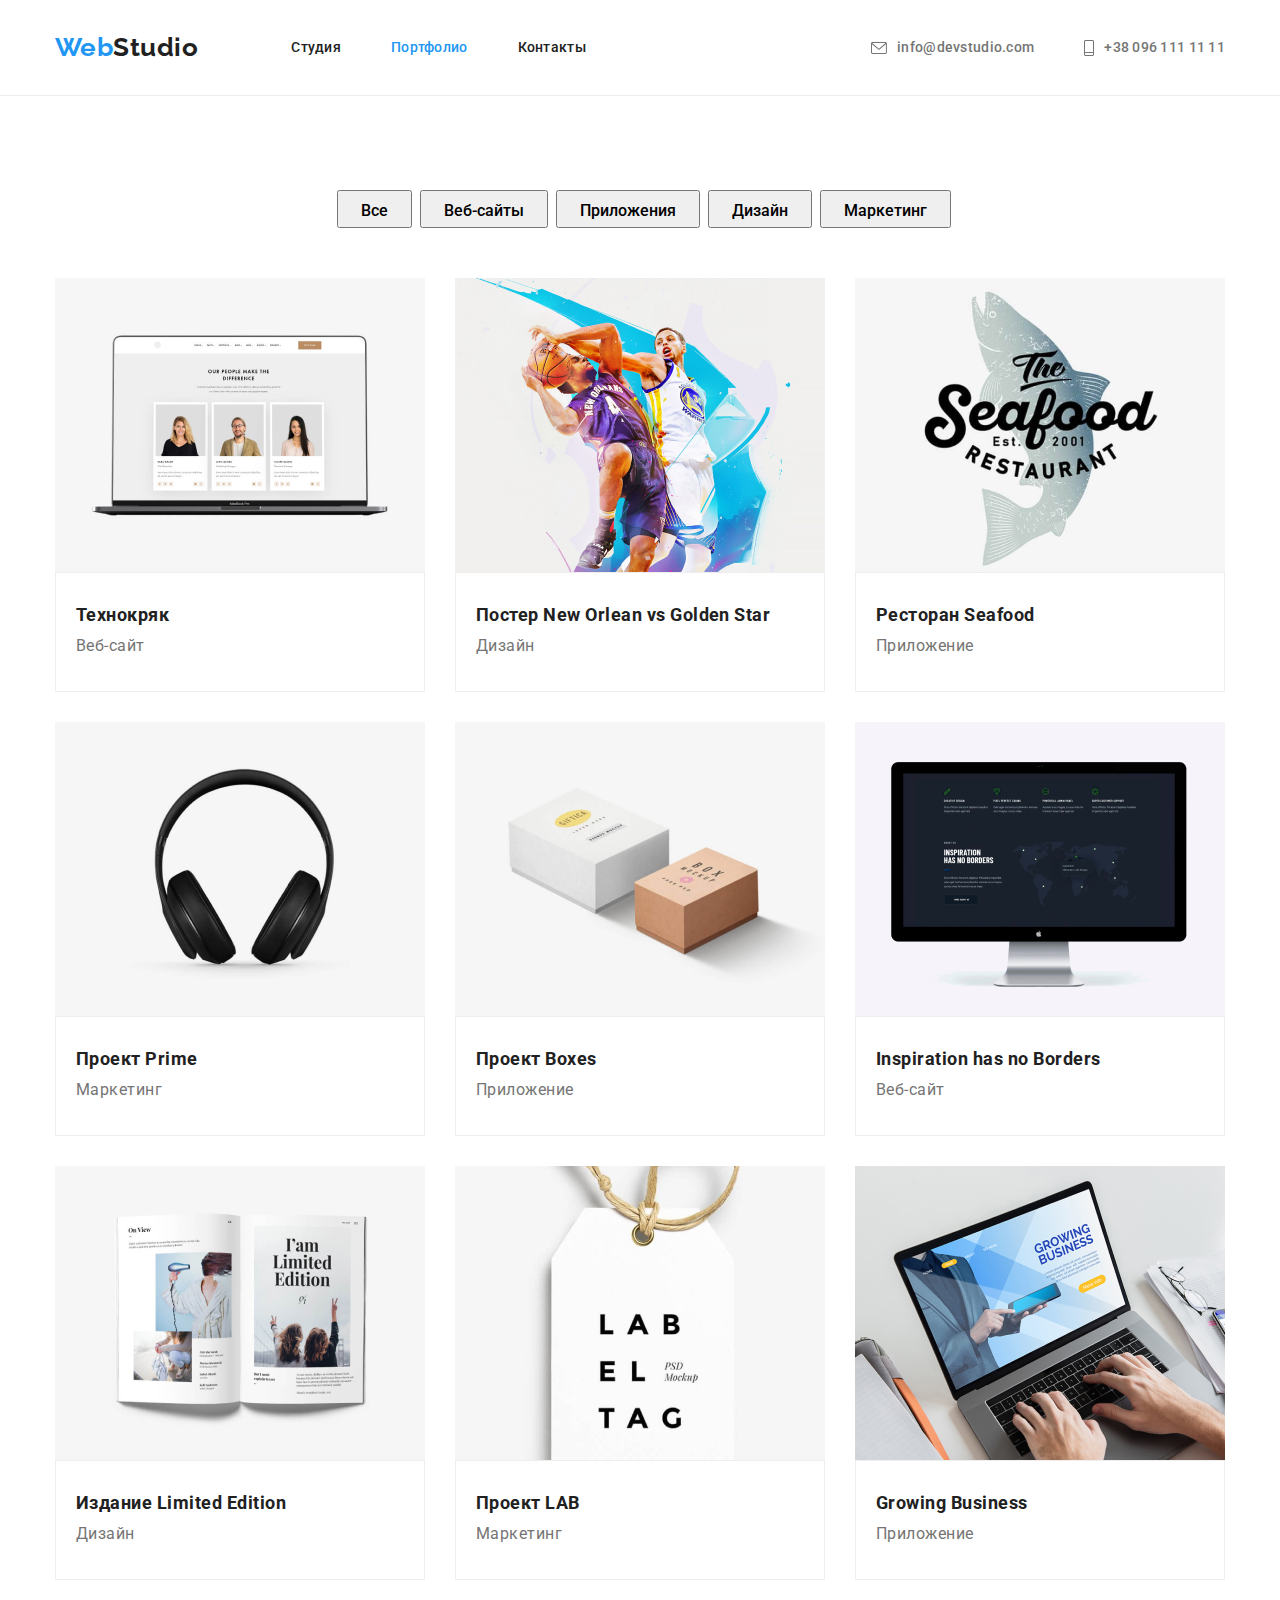
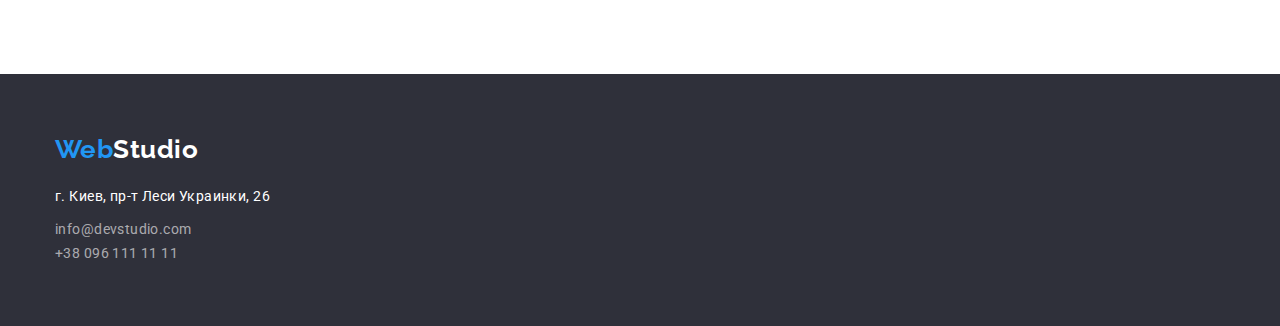
==== portfolio.html @ a5c93785 "начало положено" ====
<!DOCTYPE html>
<html lang="ru">
  <head>
    <meta charset="UTF-8" />
    <meta name="viewport" content="width=device-width, initial-scale=1.0" />
    <title>Document</title>
    <link rel="preconnect" href="https://fonts.gstatic.com" />
    <link
      href="https://fonts.googleapis.com/css2?family=Raleway:wght@700&family=Roboto:wght@400;500;700;900&display=swap"
      rel="stylesheet"
    />
    <link rel="stylesheet" href="https://cdnjs.cloudflare.com/ajax/libs/modern-normalize/1.0.0/modern-normalize.css" />
    <link rel="stylesheet" href="./css/styles.css" />
  </head>
  <body>
    <!-- шапка -->
    <header class="header header-nav">
      <div class="container">
        <nav class="container-nav">
          <a href class="logo"> <span class="logo-accent">Web</span>Studio</a>

          <ul class="site-nav">
            <li class="link-nav"><a href="./index.html" class="link">Студия</a></li>
            <li class="link-nav"><a href="./portfolio.html" class="link current">Портфолио</a></li>
            <li class="link-nav"><a href="" class="link">Контакты</a></li>
          </ul>
        </nav>

        <ul class="auth-nav">
          <li class="link-auth">
            <svg class="icon-mail">
              <use href="./svg/sprait.svg#icon-mail"></use>
            </svg>
            <a class="auth-nav-link" href="mailto:info@devstudio.com"> info@devstudio.com </a>
          </li>
          <li class="link-auth">
            <svg class="icon-phone">
              <use href="./svg/sprait.svg#icon-phone"></use>
            </svg>
            <a class="auth-nav-link" href="tel:+380961111111"> +38 096 111 11 11 </a>
          </li>
        </ul>
      </div>
    </header>
    <!-- заголовок -->
    <main>
      <!-- h1 в данном случае вымышлен -->
      <!-- <h1>Портфолио</h1> -->
      <!-- Кнопки -->
      <div class="container">
        <ul class="list-button">
          <li class="item-button">
            <button class="button-main" type="button">Все</button>
          </li>
          <li class="item-button">
            <button class="button-main" type="button">Веб-сайты</button>
          </li>
          <li class="item-button">
            <button class="button-main" type="button">Приложения</button>
          </li>
          <li class="item-button">
            <button class="button-main" type="button">Дизайн</button>
          </li>
          <li class="item-button">
            <button class="button-main" type="button">Маркетинг</button>
          </li>
        </ul>
      </div>
      <!-- Наши работы -->
      <section class="section">
        <div class="container">
          <ul class="list-work">
            <li class="item-work">
              <img src="./images/tehnokriak.jpg" alt="Технокряк" width="370" />
              <div class="section-desk">
                <h3 class="section-title">Технокряк</h3>
                <p class="desk">Веб-сайт</p>
              </div>
            </li>
            <li class="item-work">
              <img src="./images/posterNewOrleanvsGoldenStar.jpg" alt="New Orlean vs Golden Star" width="370" />
              <div class="section-desk">
                <h3 class="section-title">Постер New Orlean vs Golden Star</h3>
                <p class="desk">Дизайн</p>
              </div>
            </li>
            <li class="item-work">
              <img src="./images/restoranSeafood.jpg" alt="Ресторан Seafood" width="370" />
              <div class="section-desk">
                <h3 class="section-title">Ресторан Seafood</h3>
                <p class="desk">Приложение</p>
              </div>
            </li>
            <li class="item-work">
              <img src="./images/proektPrime.jpg" alt="Проект Prime" width="370" />
              <div class="section-desk">
                <h3 class="section-title">Проект Prime</h3>
                <p class="desk">Маркетинг</p>
              </div>
            </li>
            <li class="item-work">
              <img src="./images/proektBoxes.jpg" alt="Проект Boxes" width="370" />
              <div class="section-desk">
                <h3 class="section-title">Проект Boxes</h3>
                <p class="desk">Приложение</p>
              </div>
            </li>
            <li class="item-work">
              <img src="./images/inspirationhasnoBorders.jpg" alt="Inspiration has no Borders" width="370" />
              <div class="section-desk">
                <h3 class="section-title">Inspiration has no Borders</h3>
                <p class="desk">Веб-сайт</p>
              </div>
            </li>
            <li class="item-work">
              <img src="./images/izdanieLimitedEdition.jpg" alt="Издание Limited Edition" width="370" />
              <div class="section-desk">
                <h3 class="section-title">Издание Limited Edition</h3>
                <p class="desk">Дизайн</p>
              </div>
            </li>
            <li class="item-work">
              <img src="./images/proektLAB.jpg" alt="Проект LAB" width="370" />
              <div class="section-desk">
                <h3 class="section-title">Проект LAB</h3>
                <p class="desk">Маркетинг</p>
              </div>
            </li>
            <li class="item-work">
              <img src="./images/growingBusiness.jpg" alt="Growing Business" width="370" />
              <div class="section-desk">
                <h3 class="section-title">Growing Business</h3>
                <p class="desk">Приложение</p>
              </div>
            </li>
          </ul>
        </div>
      </section>
    </main>
    <!-- подвал -->
    <footer class="footer">
      <div class="container">
        <a href class="logo"> <span class="logo-accent">Web</span><span class="footer-span">Studio</span> </a>
        <address>
          <p class="footer-adress">г. Киев, пр-т Леси Украинки, 26</p>
          <a href="mailto:info@devstudio.com" class="footer-link"> info@devstudio.com </a>
          <br />
          <a href="tel:+380961111111" class="footer-tel">+38 096 111 11 11</a>
        </address>
      </div>
    </footer>
  </body>
</html>
---- css/styles.css ----
/* цвет акцент                 #2196F3 */
/* основной цвет заголовков    #212121 */
/* цвет текста                 #757575*/
/* основной цвет фона          #FFFFFF */
/* цвет фона нашей команды     #F5F4FA */

.container {
  width: 1200px;
  padding: 0px 15px;
  margin: 0 auto;
}

*/ img {
  display: block;
  max-width: 100%;
  height: auto;
}

h1,
h2,
h3,
h4,
h5,
h6,
p {
  margin: 0px;
}

ul,
ol {
  margin: 0px;
  padding: 0px;
}

img {
  display: block;
}

:root {
  --title-text-color: #757575;
  --primary-text-color: #212121;
  --accent-text-color: #2196f3;
  --primary-bg-color: #ffffff;
}

body {
  color: var(--title-text-color);
  background-color: var(--primary-bg-color);
  font-family: Roboto, sans-serif;
  letter-spacing: 0.03em;
}

/* ===================Header================== */

.header .container {
  display: flex;
  align-items: center;
  padding-bottom: 32px;
  padding-top: 32px;
}

.container-nav {
  display: flex;
  align-items: center;
}

.container-nav .logo {
  margin-right: 93px;
}

.site-nav {
  display: flex;
}

.site-nav .link-nav {
  margin-right: 50px;
}

.auth-nav {
  display: flex;
  margin-left: auto;
}

.link-auth {
  margin-left: 50px;
  display: flex;
  align-items: center;
}

header {
  border-bottom: 1px solid #ececec;
}

.logo {
  text-decoration: none;
  color: var(--primary-text-color);
  font-family: Raleway, sans-serif;
  font-size: 26px;
  line-height: 1.2;
  font-weight: bold;
}

.logo-accent {
  color: var(--accent-text-color);
  font-family: Raleway, sans-serif;
}

ul {
  list-style: none;
}

.site-nav .link {
  text-decoration: none;
  color: var(--primary-text-color);
  font-weight: 500;
  font-size: 14px;
  line-height: 1.14;
  letter-spacing: 0.02em;
}

.site-nav .link.current {
  color: var(--accent-text-color);
  text-decoration: none;
}

.auth-nav a {
  text-decoration: none;
  color: var(--title-text-color);
  font-weight: 500;
  font-size: 14px;
  line-height: 1.14;
  letter-spacing: 0.02em;
}

.site-nav .link:hover,
.site-nav .link:focus {
  color: var(--accent-text-color);
}

.auth-nav-link:focus,
.auth-nav-link:hover {
  color: var(--accent-text-color);
}

.icon-mail {
  width: 16px;
  height: 12px;
  fill: #757575;
  margin-right: 10px;
  cursor: pointer;
}

.icon-phone {
  width: 10px;
  height: 16px;
  fill: #757575;
  margin-right: 10px;
  cursor: pointer;
}

.link-auth:hover .icon-phone {
  fill: var(--accent-text-color);
}

.link-auth:hover .icon-mail {
  fill: var(--accent-text-color);
}

.team {
  padding-top: 94px;
  padding-bottom: 94px;
  background-color: #f5f4fa;
  max-width: 1600px;
  margin: 0 auto;
}

/* ================   END Header   ============== */

/* ==================   ТЕЛО   =============== */

.hero .hero-link {
  color: var(--primary-bg-color);
  font-weight: 900;
  font-size: 44px;
  line-height: 1.36;
  text-align: center;
  letter-spacing: 0.06em;
  text-transform: uppercase;
}

.hero {
  background-color: #2f303a;
  background-image: linear-gradient(rgba(47, 48, 58, 0.4), rgba(47, 48, 58, 0.4)), url(../images/hero.jpg);
  background-repeat: no-repeat;
  background-size: cover;
}

/*========================== кнопка ====================*/

.hero .hero-btn {
  color: var(--primary-bg-color);
  background-color: var(--accent-text-color);
  cursor: pointer;
  display: block;
  margin: auto;
  /* box-shadow: 0px 4px 4px rgba(0, 0, 0, 0.15); */
  border-radius: 4px;
  padding: 10px 32px;
  min-width: 200px;
  text-align: center;
}

/* ================   Studia   =================== */

.container .about {
  margin-top: 94px;
}

.text {
  line-height: 1.71;
  font-family: Roboto;
  font-style: normal;
  font-weight: normal;
  font-size: 14px;
  line-height: 1.71;
  letter-spacing: 0.03em;
}

.hero {
  padding-top: 200px;
  padding-bottom: 200px;
  max-width: 1600px;
  margin: auto;
}

.hero-link {
  margin-bottom: 30px;
}

.container .section-link {
  padding-bottom: 50px;
}

.list-img {
  margin-bottom: 94px;
}

.about {
  display: flex;
  justify-content: space-evenly;
  /* padding: ; */
}

.about {
  margin-left: -30px;
  margin-bottom: 94px;
}

.item {
  margin-left: 30px;
  width: 270px;
}

.item .section-title {
  padding-left: 0px;
  width: 270px;
}

.list-img {
  display: flex;
  margin-left: -30px;
  padding-left: 0px;
}

.list-name {
  display: flex;
  margin-bottom: 94px;
}

.item-img {
  margin-left: 30px;
  width: 370px;
  justify-content: space-between;
}

.item-name {
  margin-left: 30px;
  /* width: 270px; */
  padding-left: 0px;
  flex-basis: calc(100% / 4 - 30px);
}

.list-name {
  padding: 0px;
  margin-left: -30px;
}

.section-name {
  padding-top: 30px;
  padding-bottom: 10px;
}

.section-job {
  padding-bottom: 16px;
}
.item-icon {
  width: 20px;
  height: 20px;
}
.item-card:hover,
.item-card:focus {
  background-color: var(--accent-text-color);
}
.item-icon:hover {
  fill: #fff;
}
.card-list {
  display: flex;
  justify-content: space-between;
}
.item-card:hover .item-icon {
  fill: #fff;
}
.item-card {
  width: 44px;
  height: 44px;
  background-color: #fff;
  border-radius: 50%;
  display: flex;
  justify-content: center;
  align-items: center;
}
.card {
  padding-top: 30px;
  padding-left: 32px;
  padding-right: 32px;
}

.client-logo .item-logo-link {
  width: 170px;
  height: 90px;
  border: 1px solid #afb1b8;
  box-sizing: border-box;
  border-radius: 4px;
  cursor: pointer;
}
/* .client-logo .item-logo-link {
  width: 170px;
  height: 90px;
  border: 1px solid #afb1b8;
  box-sizing: border-box;
  border-radius: 4px;
  cursor: pointer;
} */
.client-logo .item-link:hover,
.client-logo .item-link:focus {
  --color1: #2196f3;
  border: 1px solid #2196f3;
}
.client-logo .item-logo-link:not(:last-child) {
  margin-right: 30px;
}
.logo-icons {
  display: inline-block;
  width: 100%;
  height: 100%;
  padding: 20px;
}
.section-logo {
  padding-top: 94px;
}
.client-logo {
  display: flex;
  justify-content: space-between;
}
.section-title-primary {
  font-family: Roboto;
  font-style: normal;
  font-weight: bold;
  font-size: 36px;
  line-height: 1.17;
  text-align: center;
  letter-spacing: 0.03em;
  color: #212121;
}
/* ================   END Studia   ===================== */
/* ================   Portfolio   =============== */
.header-nav {
  margin-bottom: 94px;
}

.list-button {
  display: flex;
  justify-content: center;
  margin-bottom: 50px;
}

.list-work {
  display: flex;
  flex-wrap: wrap;
  margin-left: -30px;
  margin-top: -30px;
}

.item-work {
  width: 370px;
  margin-left: 30px;
  margin-top: 30px;
  /* box-shadow: 0px 1px 1px rgba(0, 0, 0, 0.12), 0px 4px 4px rgba(0, 0, 0, 0.06), 1px 4px 6px rgba(0, 0, 0, 0.16); */
}
.item-work:hover,
.item-work:focus {
  box-shadow: 0px 1px 1px rgba(0, 0, 0, 0.12), 0px 4px 4px rgba(0, 0, 0, 0.06), 1px 4px 6px rgba(0, 0, 0, 0.16);
  cursor: pointer;
}
.item-button {
  margin-left: 8px;
  display: block;
  border-radius: 4px;
  text-align: center;
}

.item-button .button-main {
  cursor: pointer;
}

.button-main {
  height: 38px;
  margin: auto;
  padding: 6px 22px;

  font-family: Roboto;
  font-style: normal;
  font-weight: 500;
  font-size: 16px;
  line-height: 1.62;
  text-align: center;
}

.container .list-work {
  margin-bottom: 94px;
}

.section-desk {
  padding: 24px 20px;
  border: 1px solid #eeeeee;
  box-sizing: border-box;
}

.section-title {
  color: var(--primary-text-color);
  font-weight: 700;
  font-size: 18px;
  line-height: 2;
  width: 322px;
  height: 36px;
  margin-bottom: 0px;
}

/* ================   END Portfolio   ========== */

.desk {
  margin-top: 4px;
  width: 322px;
  height: 30px;
}

.section-link {
  color: var(--primary-text-color);
  font-weight: bold;
  font-size: 36px;
  line-height: 1.17;
  text-align: center;
}

.section-name {
  color: var(--primary-text-color);
  font-weight: 500;
  font-size: 16px;
  line-height: 1.2;
  text-align: center;
}

.section-job {
  font-size: 16px;
  line-height: 1.2;
  text-align: center;
}

.section-title .text {
  color: var(--title-text-color);
  font-size: 14px;
  line-height: 1.71;
}

/* =====================Footer ============================*/

.footer {
  background-color: #2f303a;
  padding-top: 60px;
  padding-bottom: 60px;
  max-width: 1600px;
  margin: auto;
  display: flex;
}

.footer .footer-adress {
  color: var(--primary-bg-color);
  font-family: Roboto;
  font-style: normal;
  font-weight: normal;
  font-size: 14px;
  line-height: 1.71;
  letter-spacing: 0.03em;
}

.footer .footer-link {
  color: rgba(255, 255, 255, 0.6);
  text-decoration: none;
  font-family: Roboto;
  font-style: normal;
  font-weight: normal;
  font-size: 14px;
  line-height: 1.71;
  letter-spacing: 0.03em;
  margin-bottom: 9px;
}

.footer-tel {
  color: rgba(255, 255, 255, 0.6);
  text-decoration: none;
  font-family: Roboto;
  font-style: normal;
  font-weight: normal;
  font-size: 14px;
  line-height: 1.71;
  letter-spacing: 0.03em;
  margin-bottom: 9px;
}

.footer .footer-span {
  color: #ffffff;
}

button:hover,
button:focus {
  color: var(--primary-bg-color);
  background-color: var(--accent-text-color);
}

.footer .container {
  padding: 0px 15px;
}

address {
  margin-top: 20px;
}

.footer-adress {
  margin-bottom: 9px;
}

.footer-icon {
  width: 20px;
  height: 20px;
}
.footer-card:hover,
.footer-card:focus {
  background-color: var(--accent-text-color);
}
.footer-icon:hover {
  fill: #fff;
}
.footer-list {
  display: flex;
  justify-content: space-between;
}
.footer-card:hover .footer-icon {
  fill: #fff;
}
.footer-card {
  width: 44px;
  height: 44px;
  background-color: #fff;
  border-radius: 50%;
  display: flex;
  justify-content: center;
  align-items: center;
  position: absolute;
  background: rgba(255, 255, 255, 0.1);
}

.footer-container {
  width: 206px;
  height: 80px;
  justify-content: left;
}
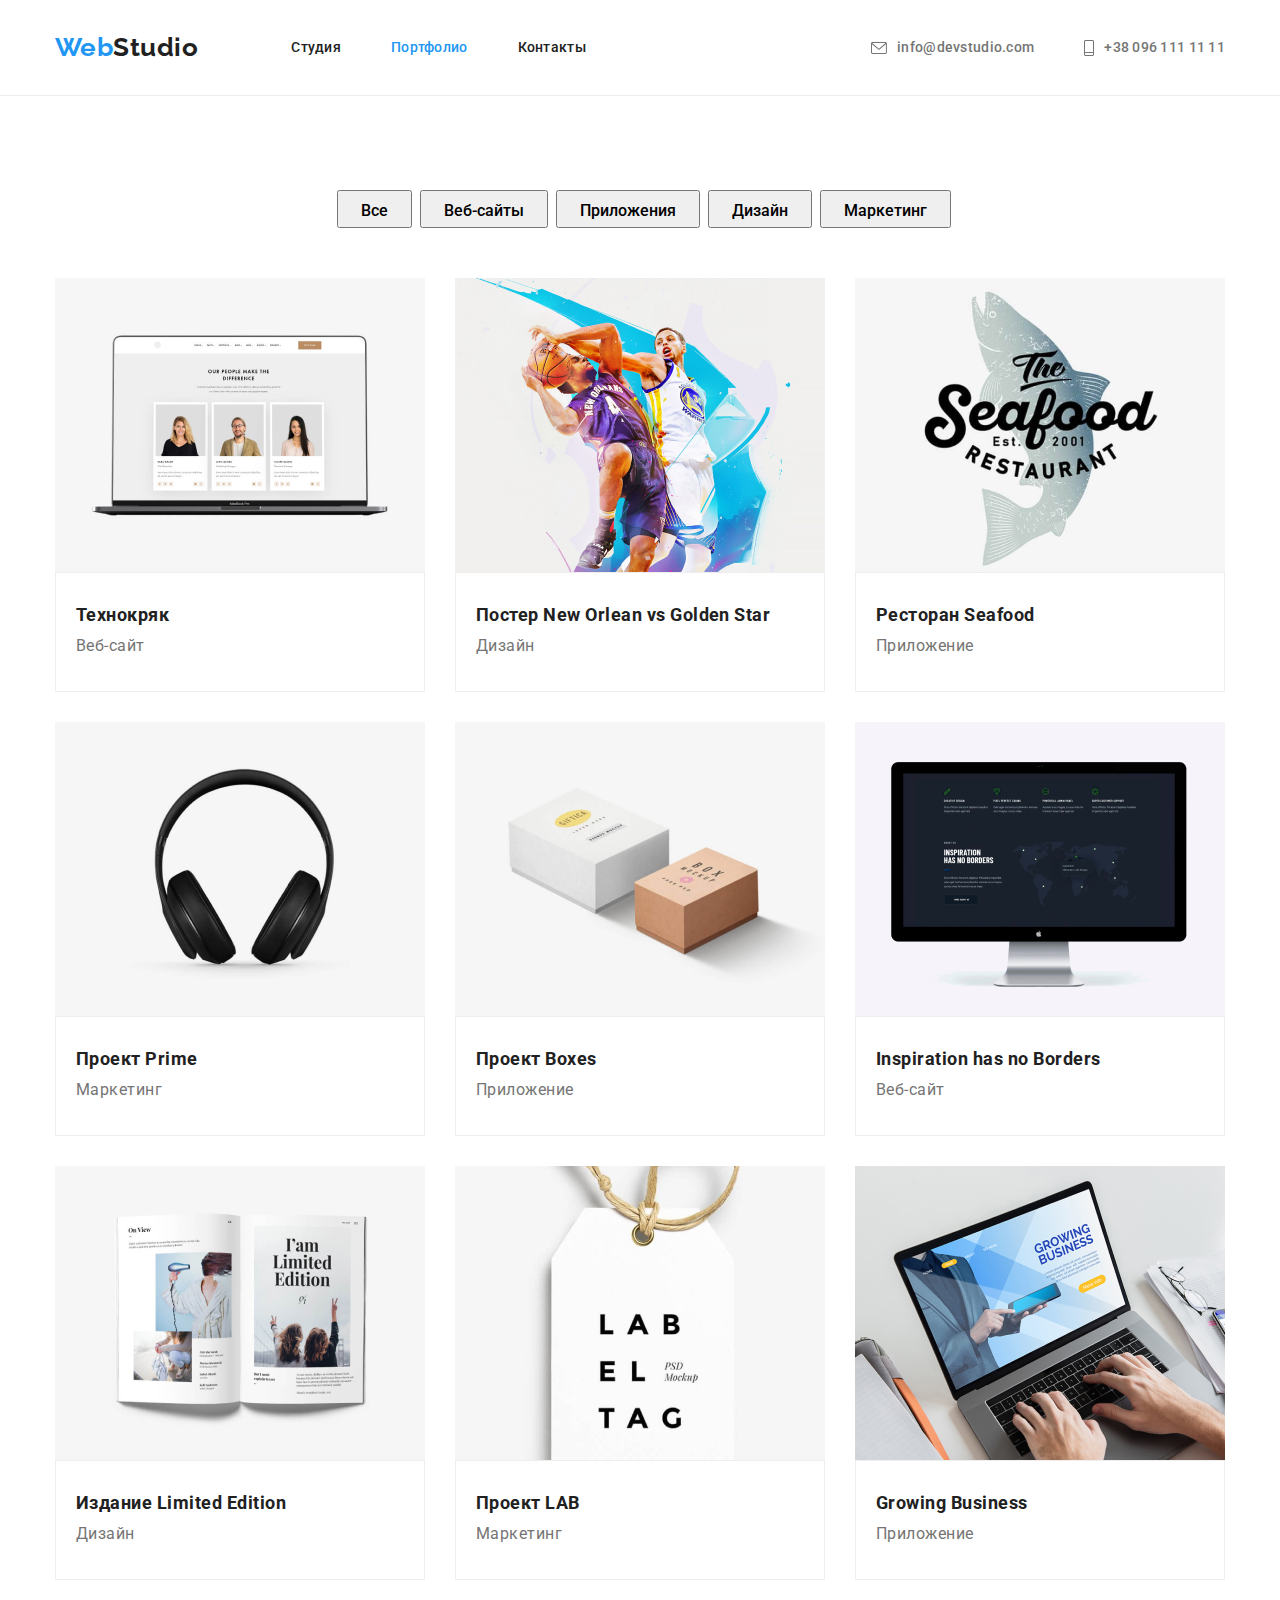
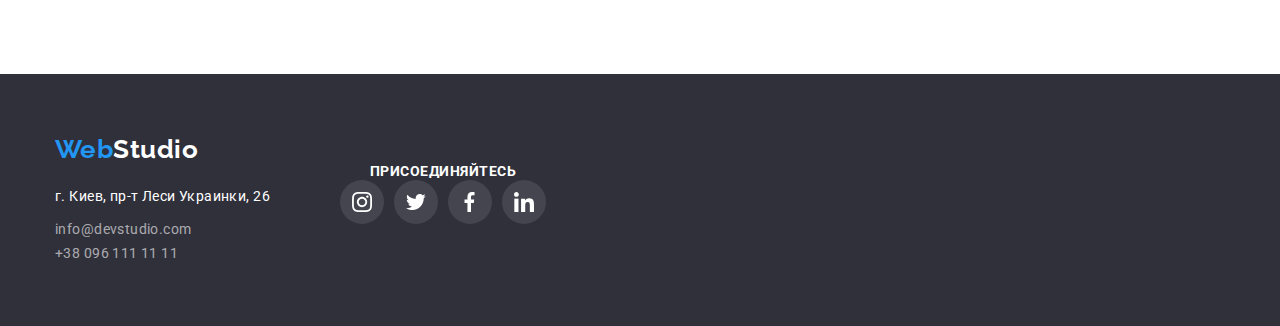
==== commit 83fbd42e: "ховеры" ====
--- a/portfolio.html
+++ b/portfolio.html
@@ -47,27 +47,28 @@
       <!-- h1 в данном случае вымышлен -->
       <!-- <h1>Портфолио</h1> -->
       <!-- Кнопки -->
-      <div class="container">
-        <ul class="list-button">
-          <li class="item-button">
-            <button class="button-main" type="button">Все</button>
-          </li>
-          <li class="item-button">
-            <button class="button-main" type="button">Веб-сайты</button>
-          </li>
-          <li class="item-button">
-            <button class="button-main" type="button">Приложения</button>
-          </li>
-          <li class="item-button">
-            <button class="button-main" type="button">Дизайн</button>
-          </li>
-          <li class="item-button">
-            <button class="button-main" type="button">Маркетинг</button>
-          </li>
-        </ul>
-      </div>
-      <!-- Наши работы -->
-      <section class="section">
+      <section class="section-portfolio">
+        <div class="container">
+          <ul class="list-button">
+            <li class="item-button">
+              <button class="button-main" type="button">Все</button>
+            </li>
+            <li class="item-button">
+              <button class="button-main" type="button">Веб-сайты</button>
+            </li>
+            <li class="item-button">
+              <button class="button-main" type="button">Приложения</button>
+            </li>
+            <li class="item-button">
+              <button class="button-main" type="button">Дизайн</button>
+            </li>
+            <li class="item-button">
+              <button class="button-main" type="button">Маркетинг</button>
+            </li>
+          </ul>
+        </div>
+        <!-- Наши работы -->
+
         <div class="container">
           <ul class="list-work">
             <li class="item-work">
@@ -140,13 +141,49 @@
     <!-- подвал -->
     <footer class="footer">
       <div class="container">
-        <a href class="logo"> <span class="logo-accent">Web</span><span class="footer-span">Studio</span> </a>
-        <address>
-          <p class="footer-adress">г. Киев, пр-т Леси Украинки, 26</p>
-          <a href="mailto:info@devstudio.com" class="footer-link"> info@devstudio.com </a>
-          <br />
-          <a href="tel:+380961111111" class="footer-tel">+38 096 111 11 11</a>
-        </address>
+        <div>
+          <a href class="logo"> <span class="logo-accent">Web</span><span class="footer-span">Studio</span> </a>
+          <address>
+            <p class="footer-adress">г. Киев, пр-т Леси Украинки, 26</p>
+            <a href="mailto:info@devstudio.com" class="footer-link"> info@devstudio.com </a>
+            <br />
+            <a href="tel:+380961111111" class="footer-tel">+38 096 111 11 11</a>
+          </address>
+        </div>
+
+        <div class="footer-container">
+          <p class="link-footer">Присоединяйтесь</p>
+          <ul class="footer-list">
+            <li class="footer-item">
+              <a href="" class="footer-card">
+                <svg class="footer-icon">
+                  <use href="./svg/sprait.svg#icon-instagram"></use>
+                </svg>
+              </a>
+            </li>
+            <li class="footer-item">
+              <a href="" class="footer-card">
+                <svg class="footer-icon">
+                  <use href="./svg/sprait.svg#icon-twitter"></use>
+                </svg>
+              </a>
+            </li>
+            <li class="footer-item">
+              <a href="" class="footer-card">
+                <svg class="footer-icon">
+                  <use href="./svg/sprait.svg#icon-facebook"></use>
+                </svg>
+              </a>
+            </li>
+            <li class="footer-item">
+              <a href="" class="footer-card">
+                <svg class="footer-icon">
+                  <use href="./svg/sprait.svg#icon-linkedin"></use>
+                </svg>
+              </a>
+            </li>
+          </ul>
+        </div>
       </div>
     </footer>
   </body>
--- a/css/styles.css
+++ b/css/styles.css
@@ -260,6 +260,31 @@
   margin-left: 30px;
   width: 270px;
 }
+.item::before {
+  content: '';
+}
+.item::before {
+  display: block;
+  width: 100%;
+  /* outline: 1px solid #f5f4fa; */
+  height: 120px;
+  background: #f5f4fa;
+  border-radius: 4px;
+  background-position: center;
+  background-repeat: no-repeat;
+}
+.item:nth-child(1)::before {
+  background-image: url(../svg/antenna.svg);
+}
+.item:nth-child(2)::before {
+  background-image: url(../svg/clock.svg);
+}
+.item:nth-child(3)::before {
+  background-image: url(../svg/diagram.svg);
+}
+.item:nth-child(4)::before {
+  background-image: url(../svg/astronaut.svg);
+}
 
 .item .section-title {
   padding-left: 0px;
@@ -274,7 +299,6 @@
 
 .list-name {
   display: flex;
-  margin-bottom: 94px;
 }
 
 .item-img {
@@ -285,9 +309,10 @@
 
 .item-name {
   margin-left: 30px;
-  /* width: 270px; */
   padding-left: 0px;
   flex-basis: calc(100% / 4 - 30px);
+  box-shadow: 0px 1px 3px rgba(0, 0, 0, 0.12), 0px 1px 1px rgba(0, 0, 0, 0.14), 0px 2px 1px rgba(0, 0, 0, 0.2);
+  border-radius: 0px 0px 4px 4px;
 }
 
 .list-name {
@@ -336,30 +361,16 @@
   padding-right: 32px;
 }
 
-.client-logo .item-logo-link {
-  width: 170px;
-  height: 90px;
-  border: 1px solid #afb1b8;
-  box-sizing: border-box;
-  border-radius: 4px;
-  cursor: pointer;
-}
-/* .client-logo .item-logo-link {
-  width: 170px;
-  height: 90px;
-  border: 1px solid #afb1b8;
-  box-sizing: border-box;
-  border-radius: 4px;
-  cursor: pointer;
-} */
-.client-logo .item-link:hover,
-.client-logo .item-link:focus {
-  --color1: #2196f3;
+.item-logo-link {
+  flex-basis: calc(100% / 6 - 30px);
+  margin-left: 30px;
+}
+
+.item-logo-link:hover .logo-icons {
+  color: #2196f3;
   border: 1px solid #2196f3;
 }
-.client-logo .item-logo-link:not(:last-child) {
-  margin-right: 30px;
-}
+
 .logo-icons {
   display: inline-block;
   width: 100%;
@@ -371,7 +382,9 @@
 }
 .client-logo {
   display: flex;
-  justify-content: space-between;
+  margin-left: -30px;
+  padding-top: 50px;
+  padding-bottom: 94px;
 }
 .section-title-primary {
   font-family: Roboto;
@@ -383,11 +396,19 @@
   letter-spacing: 0.03em;
   color: #212121;
 }
+.item-link {
+  border: 1px solid #afb1b8;
+  border-radius: 4px;
+  height: 90px;
+  display: flex;
+  justify-content: center;
+  align-items: center;
+}
+.item-link:hover .logo-icons {
+  color: var(--accent-text-color);
+}
 /* ================   END Studia   ===================== */
 /* ================   Portfolio   =============== */
-.header-nav {
-  margin-bottom: 94px;
-}
 
 .list-button {
   display: flex;
@@ -568,6 +589,12 @@
 .footer-card:focus {
   background-color: var(--accent-text-color);
 }
+.footer-icon {
+  fill: #ffffff;
+}
+.footer-container {
+  padding-top: 30px;
+}
 .footer-icon:hover {
   fill: #fff;
 }
@@ -586,7 +613,6 @@
   display: flex;
   justify-content: center;
   align-items: center;
-  position: absolute;
   background: rgba(255, 255, 255, 0.1);
 }
 
@@ -595,3 +621,37 @@
   height: 80px;
   justify-content: left;
 }
+.footer .container {
+  display: flex;
+}
+.link-footer {
+  font-family: Roboto;
+  font-style: normal;
+  font-weight: bold;
+  font-size: 14px;
+  line-height: 1.14;
+  text-transform: uppercase;
+  color: #ffffff;
+}
+/* =============================== ===================*/
+.item-link:hover,
+.item-link:focus {
+  background-color: #ffffff;
+}
+.logo-icons:hover {
+  fill: var(--accent-text-color);
+}
+.card-list {
+  display: flex;
+  justify-content: space-between;
+}
+.item-link:hover .logo-icons {
+  fill: var(--accent-text-color);
+}
+.section-portfolio {
+  padding-top: 94px;
+}
+.footer-container {
+  margin-left: 70px;
+  text-align: center;
+}
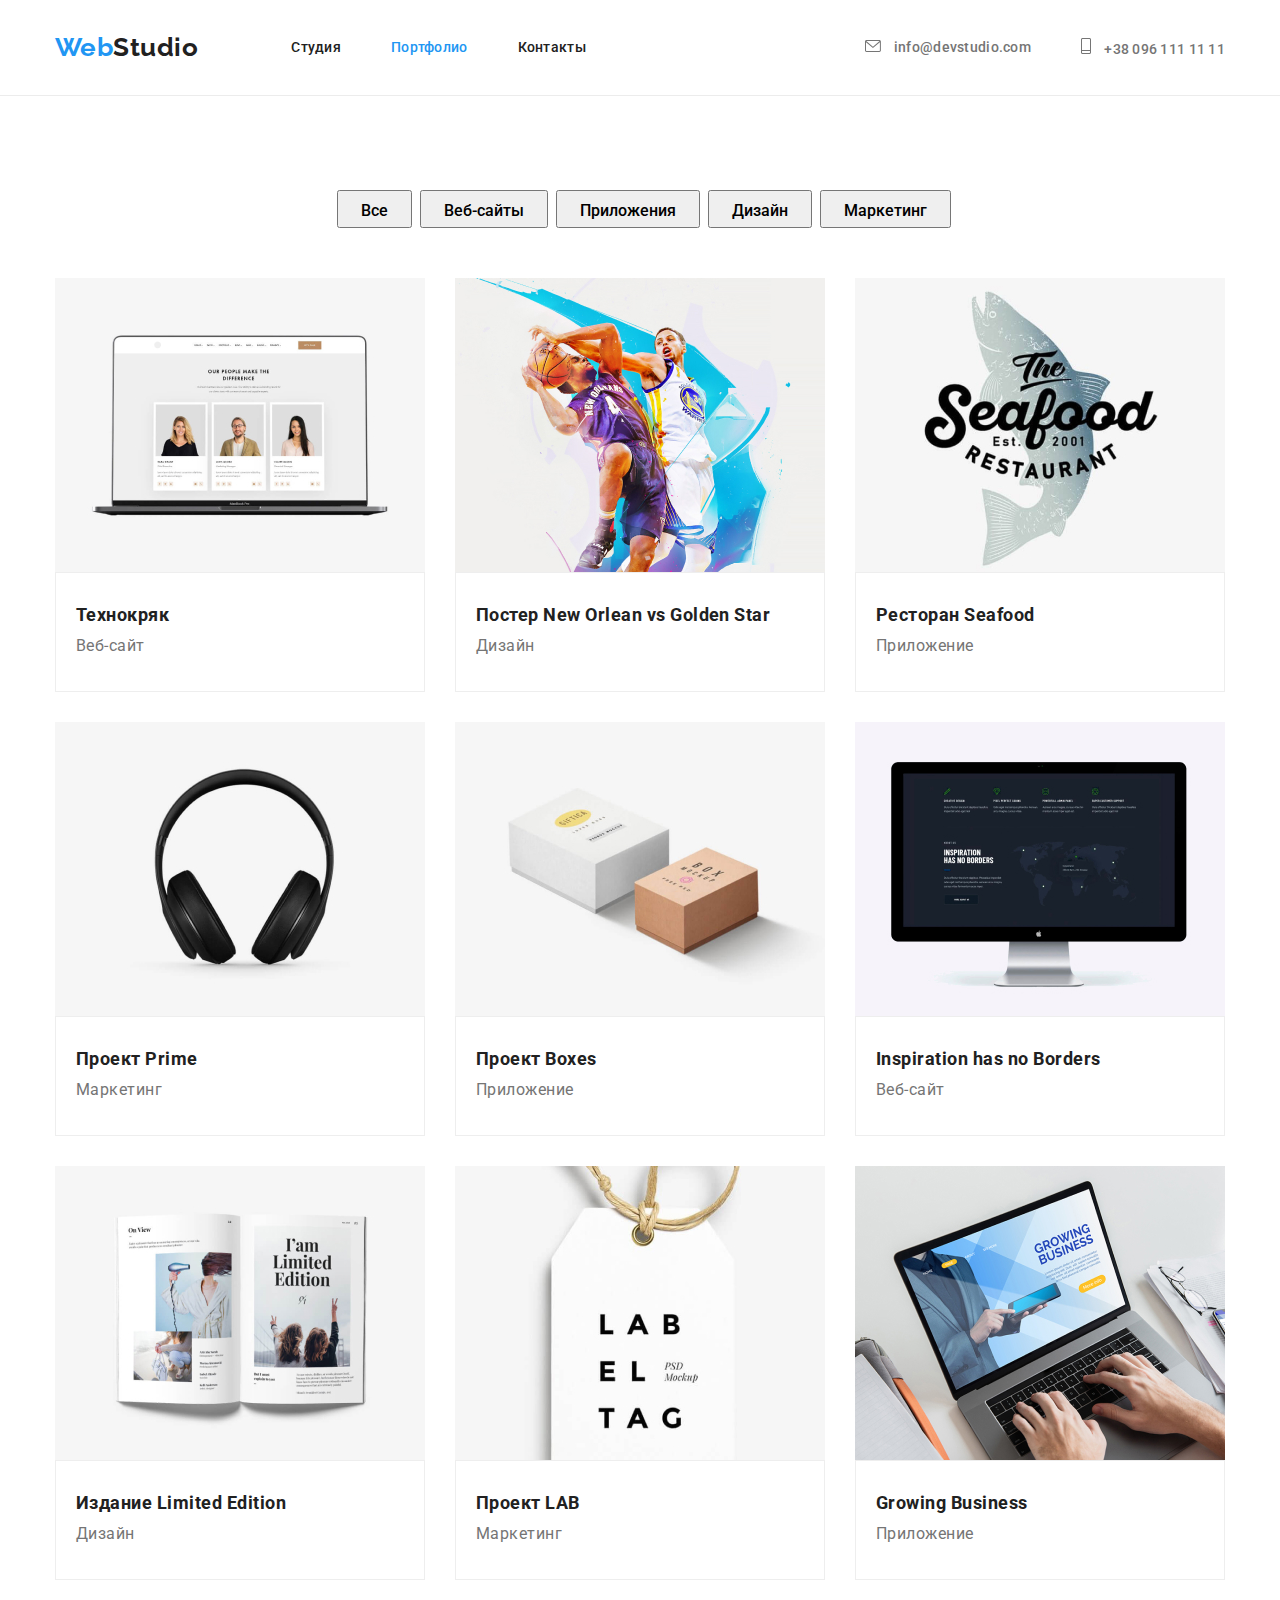
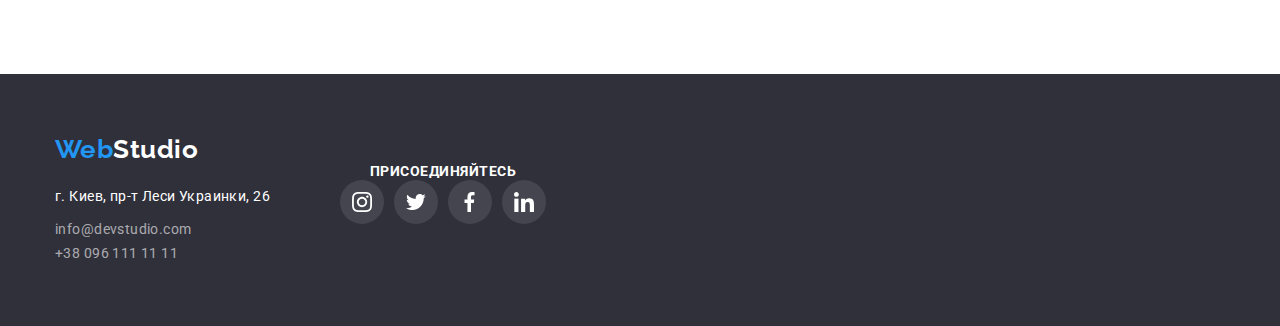
==== commit fd2e32bf: "1" ====
--- a/portfolio.html
+++ b/portfolio.html
@@ -28,16 +28,20 @@
 
         <ul class="auth-nav">
           <li class="link-auth">
-            <svg class="icon-mail">
-              <use href="./svg/sprait.svg#icon-mail"></use>
-            </svg>
-            <a class="auth-nav-link" href="mailto:info@devstudio.com"> info@devstudio.com </a>
+            <a class="auth-nav-link" href="mailto:info@devstudio.com">
+              <svg class="icon-mail">
+                <use href="./svg/sprait.svg#icon-mail"></use>
+              </svg>
+              info@devstudio.com
+            </a>
           </li>
           <li class="link-auth">
-            <svg class="icon-phone">
-              <use href="./svg/sprait.svg#icon-phone"></use>
-            </svg>
-            <a class="auth-nav-link" href="tel:+380961111111"> +38 096 111 11 11 </a>
+            <a class="auth-nav-link" href="tel:+380961111111">
+              <svg class="icon-phone">
+                <use href="./svg/sprait.svg#icon-phone"></use>
+              </svg>
+              +38 096 111 11 11
+            </a>
           </li>
         </ul>
       </div>
--- a/css/styles.css
+++ b/css/styles.css
@@ -141,6 +141,14 @@
 .auth-nav-link:hover {
   color: var(--accent-text-color);
 }
+.auth-nav-link:focus .icon-mail,
+.auth-nav-link:hover .icon-mail {
+  fill: var(--accent-text-color);
+}
+.auth-nav-link:focus .icon-phone,
+.auth-nav-link:hover .icon-phone {
+  fill: var(--accent-text-color);
+}
 
 .icon-mail {
   width: 16px;
@@ -158,11 +166,13 @@
   cursor: pointer;
 }
 
-.link-auth:hover .icon-phone {
-  fill: var(--accent-text-color);
-}
-
-.link-auth:hover .icon-mail {
+.link-auth:hover .icon-phone,
+.link-auth:focus .icon-phone {
+  fill: var(--accent-text-color);
+}
+
+.link-auth:hover .icon-mail,
+.link-auth:focus .icon-mail {
   fill: var(--accent-text-color);
 }
 
@@ -336,14 +346,16 @@
 .item-card:focus {
   background-color: var(--accent-text-color);
 }
-.item-icon:hover {
+/* .item-icon:hover,
+.item-icon:focus {
   fill: #fff;
-}
+} */
 .card-list {
   display: flex;
   justify-content: space-between;
 }
-.item-card:hover .item-icon {
+.item-card:hover .item-icon,
+.item-card:focus .item-icon {
   fill: #fff;
 }
 .item-card {
@@ -359,17 +371,22 @@
   padding-top: 30px;
   padding-left: 32px;
   padding-right: 32px;
+  padding-bottom: 30px;
 }
 
 .item-logo-link {
   flex-basis: calc(100% / 6 - 30px);
   margin-left: 30px;
 }
-
-.item-logo-link:hover .logo-icons {
-  color: #2196f3;
-  border: 1px solid #2196f3;
-}
+.item-logo-link:focus,
+.item-logo-link:hover {
+  color: var(--accent-text-color);
+}
+
+/* .item-link:hover .logo-icons,
+.item-link:focus .logo-icons {
+  fill: var(--accent-text-color);
+} */
 
 .logo-icons {
   display: inline-block;
@@ -432,7 +449,7 @@
 .item-work:hover,
 .item-work:focus {
   box-shadow: 0px 1px 1px rgba(0, 0, 0, 0.12), 0px 4px 4px rgba(0, 0, 0, 0.06), 1px 4px 6px rgba(0, 0, 0, 0.16);
-  cursor: pointer;
+  /* cursor: pointer; */
 }
 .item-button {
   margin-left: 8px;
@@ -595,14 +612,16 @@
 .footer-container {
   padding-top: 30px;
 }
-.footer-icon:hover {
+.footer-icon:hover,
+.footer-icon:focus {
   fill: #fff;
 }
 .footer-list {
   display: flex;
   justify-content: space-between;
 }
-.footer-card:hover .footer-icon {
+.footer-card:hover .footer-icon,
+.footer-card:focus .footer-icon {
   fill: #fff;
 }
 .footer-card {
@@ -637,16 +656,24 @@
 .item-link:hover,
 .item-link:focus {
   background-color: #ffffff;
-}
-.logo-icons:hover {
-  fill: var(--accent-text-color);
+  fill: var(--accent-text-color);
+  border-color: var(--accent-text-color);
+}
+
+/* .logo-icons:hover,
+.logo-icons:focus {
+  fill: var(--accent-text-color);
+  border-color: var(--accent-text-color);
+} */
+
+.item-link:hover .logo-icons,
+.item-link:focus .logo-icons {
+  fill: var(--accent-text-color);
+  border-color: var(--accent-text-color);
 }
 .card-list {
   display: flex;
   justify-content: space-between;
-}
-.item-link:hover .logo-icons {
-  fill: var(--accent-text-color);
 }
 .section-portfolio {
   padding-top: 94px;
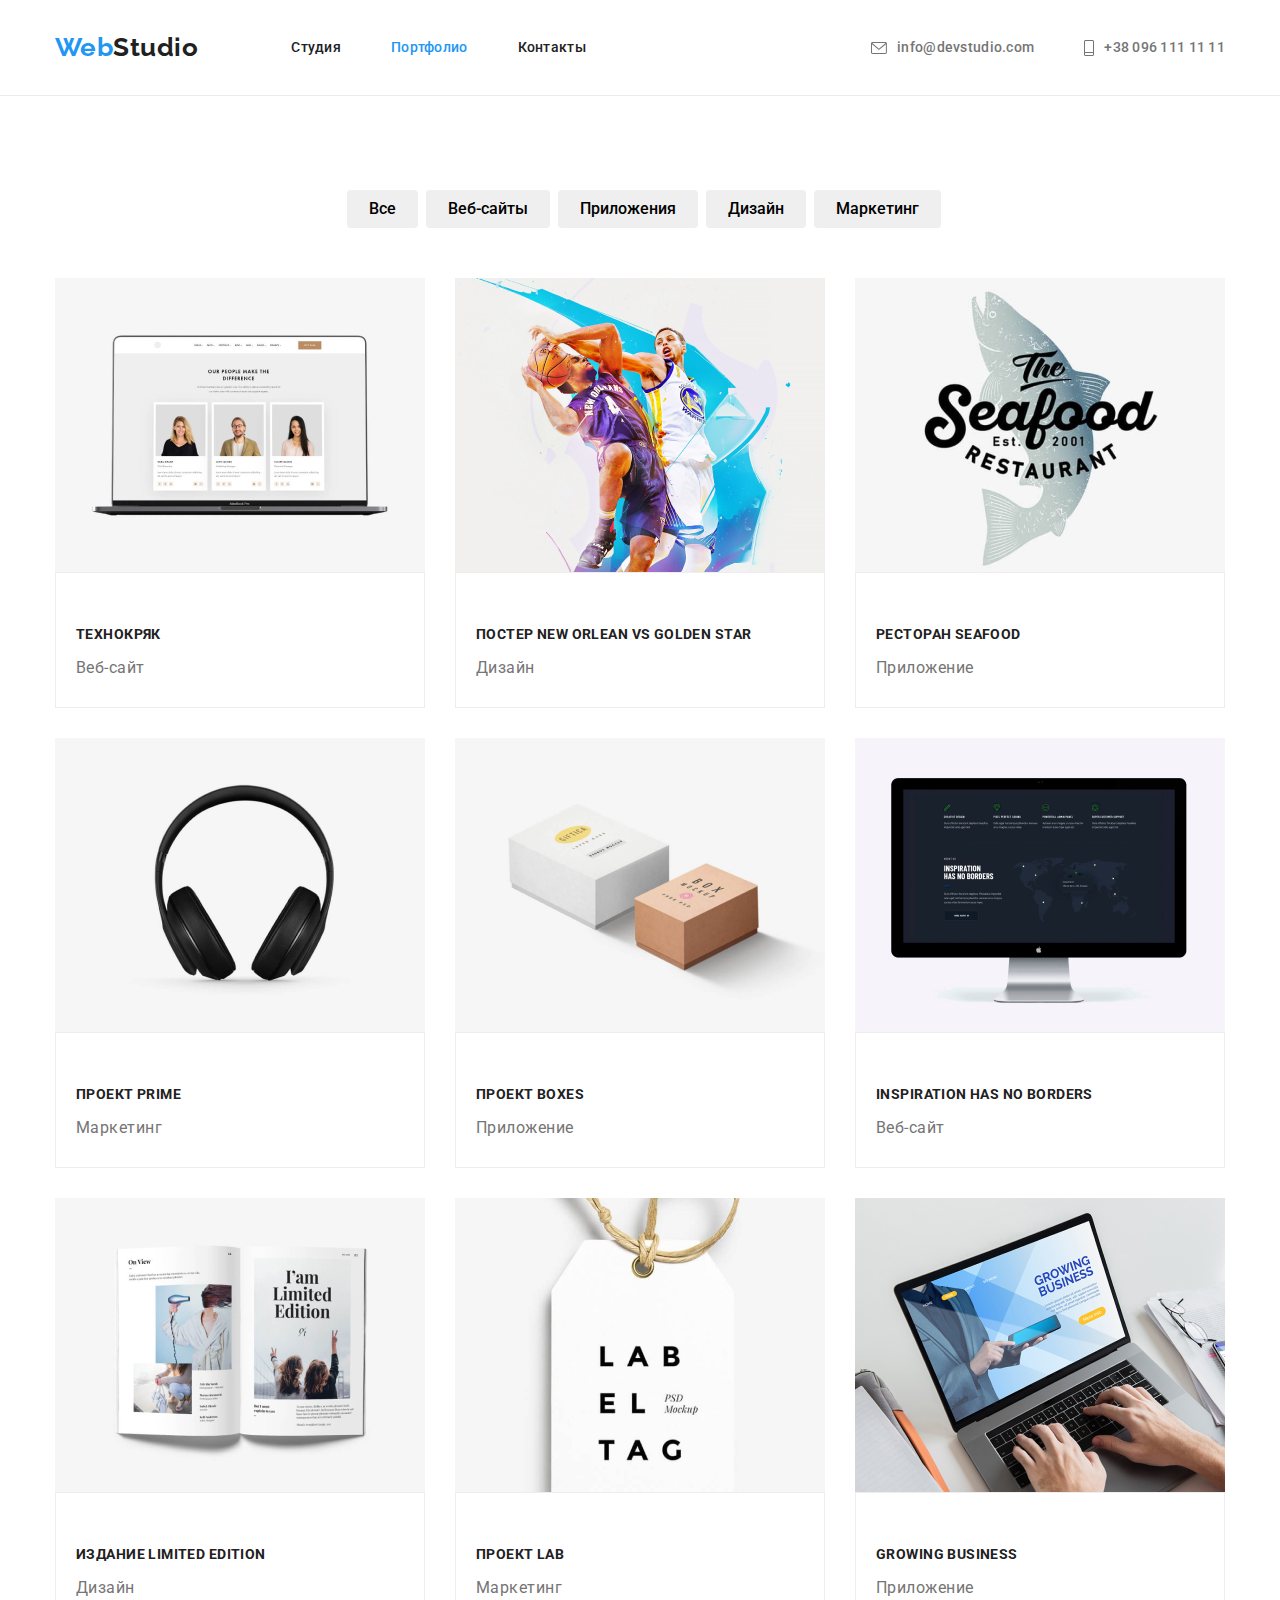
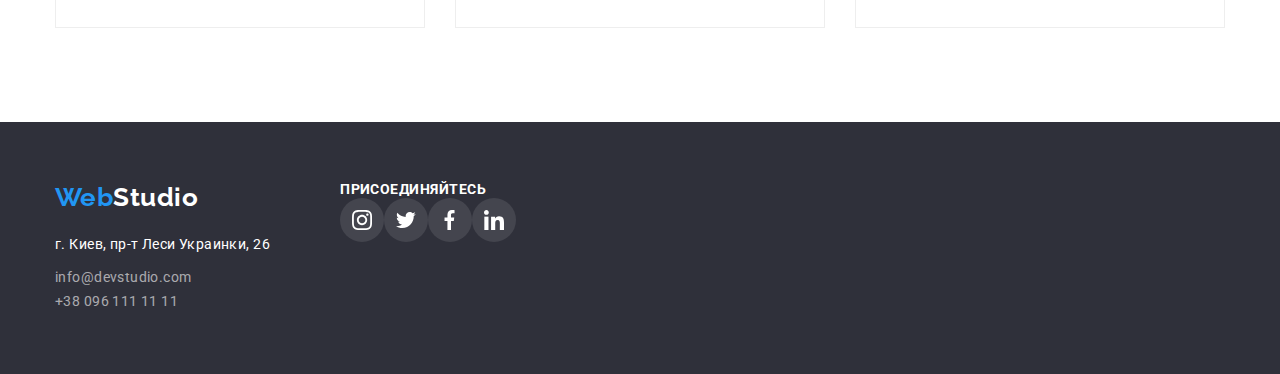
==== commit dd6d5344: "Разбирали с Юлей" ====
--- a/portfolio.html
+++ b/portfolio.html
@@ -17,7 +17,7 @@
     <header class="header header-nav">
       <div class="container">
         <nav class="container-nav">
-          <a href class="logo"> <span class="logo-accent">Web</span>Studio</a>
+          <a href="./" class="logo"> <span class="logo-accent">Web</span>Studio</a>
 
           <ul class="site-nav">
             <li class="link-nav"><a href="./index.html" class="link">Студия</a></li>
@@ -71,72 +71,110 @@
             </li>
           </ul>
         </div>
+
         <!-- Наши работы -->
 
         <div class="container">
           <ul class="list-work">
             <li class="item-work">
-              <img src="./images/tehnokriak.jpg" alt="Технокряк" width="370" />
-              <div class="section-desk">
-                <h3 class="section-title">Технокряк</h3>
-                <p class="desk">Веб-сайт</p>
-              </div>
-            </li>
-            <li class="item-work">
-              <img src="./images/posterNewOrleanvsGoldenStar.jpg" alt="New Orlean vs Golden Star" width="370" />
-              <div class="section-desk">
-                <h3 class="section-title">Постер New Orlean vs Golden Star</h3>
-                <p class="desk">Дизайн</p>
-              </div>
-            </li>
-            <li class="item-work">
-              <img src="./images/restoranSeafood.jpg" alt="Ресторан Seafood" width="370" />
-              <div class="section-desk">
-                <h3 class="section-title">Ресторан Seafood</h3>
-                <p class="desk">Приложение</p>
-              </div>
-            </li>
-            <li class="item-work">
-              <img src="./images/proektPrime.jpg" alt="Проект Prime" width="370" />
-              <div class="section-desk">
-                <h3 class="section-title">Проект Prime</h3>
-                <p class="desk">Маркетинг</p>
-              </div>
-            </li>
-            <li class="item-work">
-              <img src="./images/proektBoxes.jpg" alt="Проект Boxes" width="370" />
-              <div class="section-desk">
-                <h3 class="section-title">Проект Boxes</h3>
-                <p class="desk">Приложение</p>
-              </div>
-            </li>
-            <li class="item-work">
-              <img src="./images/inspirationhasnoBorders.jpg" alt="Inspiration has no Borders" width="370" />
-              <div class="section-desk">
-                <h3 class="section-title">Inspiration has no Borders</h3>
-                <p class="desk">Веб-сайт</p>
-              </div>
-            </li>
-            <li class="item-work">
-              <img src="./images/izdanieLimitedEdition.jpg" alt="Издание Limited Edition" width="370" />
-              <div class="section-desk">
-                <h3 class="section-title">Издание Limited Edition</h3>
-                <p class="desk">Дизайн</p>
-              </div>
-            </li>
-            <li class="item-work">
-              <img src="./images/proektLAB.jpg" alt="Проект LAB" width="370" />
-              <div class="section-desk">
-                <h3 class="section-title">Проект LAB</h3>
-                <p class="desk">Маркетинг</p>
-              </div>
-            </li>
-            <li class="item-work">
-              <img src="./images/growingBusiness.jpg" alt="Growing Business" width="370" />
-              <div class="section-desk">
-                <h3 class="section-title">Growing Business</h3>
-                <p class="desk">Приложение</p>
-              </div>
+              <a href="./" class="link-desk">
+                <div>
+                  <img src="./images/tehnokriak.jpg" alt="Технокряк" width="370" />
+                </div>
+                <div class="section-desk">
+                  <h3 class="section-title">Технокряк</h3>
+                  <p class="desk">Веб-сайт</p>
+                </div>
+              </a>
+            </li>
+            <li class="item-work">
+              <a href="./" class="link-desk">
+                <div>
+                  <img src="./images/posterNewOrleanvsGoldenStar.jpg" alt="New Orlean vs Golden Star" width="370" />
+                </div>
+                <div class="section-desk">
+                  <h3 class="section-title">Постер New Orlean vs Golden Star</h3>
+                  <p class="desk">Дизайн</p>
+                </div>
+              </a>
+            </li>
+            <li class="item-work">
+              <a href="./" class="link-desk">
+                <div>
+                  <img src="./images/restoranSeafood.jpg" alt="Ресторан Seafood" width="370" />
+                </div>
+                <div class="section-desk">
+                  <h3 class="section-title">Ресторан Seafood</h3>
+                  <p class="desk">Приложение</p>
+                </div>
+              </a>
+            </li>
+            <li class="item-work">
+              <a href="./" class="link-desk">
+                <div>
+                  <img src="./images/proektPrime.jpg" alt="Проект Prime" width="370" />
+                </div>
+                <div class="section-desk">
+                  <h3 class="section-title">Проект Prime</h3>
+                  <p class="desk">Маркетинг</p>
+                </div>
+              </a>
+            </li>
+            <li class="item-work">
+              <a href="./" class="link-desk">
+                <div>
+                  <img src="./images/proektBoxes.jpg" alt="Проект Boxes" width="370" />
+                </div>
+                <div class="section-desk">
+                  <h3 class="section-title">Проект Boxes</h3>
+                  <p class="desk">Приложение</p>
+                </div>
+              </a>
+            </li>
+            <li class="item-work">
+              <a href="./" class="link-desk">
+                <div>
+                  <img src="./images/inspirationhasnoBorders.jpg" alt="Inspiration has no Borders" width="370" />
+                </div>
+                <div class="section-desk">
+                  <h3 class="section-title">Inspiration has no Borders</h3>
+                  <p class="desk">Веб-сайт</p>
+                </div>
+              </a>
+            </li>
+            <li class="item-work">
+              <a href="./" class="link-desk">
+                <div>
+                  <img src="./images/izdanieLimitedEdition.jpg" alt="Издание Limited Edition" width="370" />
+                </div>
+                <div class="section-desk">
+                  <h3 class="section-title">Издание Limited Edition</h3>
+                  <p class="desk">Дизайн</p>
+                </div>
+              </a>
+            </li>
+            <li class="item-work">
+              <a href="./" class="link-desk">
+                <div>
+                  <img src="./images/proektLAB.jpg" alt="Проект LAB" width="370" />
+                </div>
+                <div class="section-desk">
+                  <h3 class="section-title">Проект LAB</h3>
+                  <p class="desk">Маркетинг</p>
+                </div>
+              </a>
+            </li>
+
+            <li class="item-work">
+              <a href="./" class="link-desk">
+                <div>
+                  <img src="./images/growingBusiness.jpg" alt="Growing Business" width="370" />
+                </div>
+                <div class="section-desk">
+                  <h3 class="section-title">Growing Business</h3>
+                  <p class="desk">Приложение</p>
+                </div>
+              </a>
             </li>
           </ul>
         </div>
@@ -145,8 +183,8 @@
     <!-- подвал -->
     <footer class="footer">
       <div class="container">
-        <div>
-          <a href class="logo"> <span class="logo-accent">Web</span><span class="footer-span">Studio</span> </a>
+        <div class="footer-logo">
+          <a href="./" class="logo"> <span class="logo-accent">Web</span><span class="footer-span">Studio</span> </a>
           <address>
             <p class="footer-adress">г. Киев, пр-т Леси Украинки, 26</p>
             <a href="mailto:info@devstudio.com" class="footer-link"> info@devstudio.com </a>
--- a/css/styles.css
+++ b/css/styles.css
@@ -87,7 +87,7 @@
   align-items: center;
 }
 
-header {
+.header-nav {
   border-bottom: 1px solid #ececec;
 }
 
@@ -130,6 +130,8 @@
   font-size: 14px;
   line-height: 1.14;
   letter-spacing: 0.02em;
+  display: flex;
+  align-items: center;
 }
 
 .site-nav .link:hover,
@@ -183,7 +185,9 @@
   max-width: 1600px;
   margin: 0 auto;
 }
-
+li.card-item:not(:last-child) {
+  margin-right: 8px;
+}
 /* ================   END Header   ============== */
 
 /* ==================   ТЕЛО   =============== */
@@ -213,18 +217,17 @@
   cursor: pointer;
   display: block;
   margin: auto;
-  /* box-shadow: 0px 4px 4px rgba(0, 0, 0, 0.15); */
   border-radius: 4px;
   padding: 10px 32px;
   min-width: 200px;
   text-align: center;
+  border: none;
+  font-weight: 700;
+  font-size: 16px;
+  line-height: 1.87;
 }
 
 /* ================   Studia   =================== */
-
-.container .about {
-  margin-top: 94px;
-}
 
 .text {
   line-height: 1.71;
@@ -245,10 +248,12 @@
 
 .hero-link {
   margin-bottom: 30px;
-}
-
-.container .section-link {
-  padding-bottom: 50px;
+  font-weight: 900;
+  font-size: 44px;
+  line-height: 1.36;
+  text-align: center;
+  letter-spacing: 0.06em;
+  text-transform: uppercase;
 }
 
 .list-img {
@@ -258,17 +263,18 @@
 .about {
   display: flex;
   justify-content: space-evenly;
-  /* padding: ; */
 }
 
 .about {
   margin-left: -30px;
-  margin-bottom: 94px;
-}
-
+}
+.us {
+  padding-top: 94px;
+  padding-bottom: 94px;
+}
 .item {
   margin-left: 30px;
-  width: 270px;
+  width: calc(100% / 4 - 30px);
 }
 .item::before {
   content: '';
@@ -330,30 +336,22 @@
   margin-left: -30px;
 }
 
-.section-name {
-  padding-top: 30px;
-  padding-bottom: 10px;
-}
-
 .section-job {
-  padding-bottom: 16px;
-}
+  margin-bottom: 16px;
+  font-size: 16px;
+  line-height: 1.2;
+}
+
 .item-icon {
   width: 20px;
   height: 20px;
+  fill: #afb1b8;
 }
 .item-card:hover,
 .item-card:focus {
   background-color: var(--accent-text-color);
 }
-/* .item-icon:hover,
-.item-icon:focus {
-  fill: #fff;
-} */
-.card-list {
-  display: flex;
-  justify-content: space-between;
-}
+
 .item-card:hover .item-icon,
 .item-card:focus .item-icon {
   fill: #fff;
@@ -372,6 +370,7 @@
   padding-left: 32px;
   padding-right: 32px;
   padding-bottom: 30px;
+  text-align: center;
 }
 
 .item-logo-link {
@@ -383,16 +382,8 @@
   color: var(--accent-text-color);
 }
 
-/* .item-link:hover .logo-icons,
-.item-link:focus .logo-icons {
-  fill: var(--accent-text-color);
-} */
-
 .logo-icons {
-  display: inline-block;
-  width: 100%;
-  height: 100%;
-  padding: 20px;
+  fill: #afb1b8;
 }
 .section-logo {
   padding-top: 94px;
@@ -424,13 +415,59 @@
 .item-link:hover .logo-icons {
   color: var(--accent-text-color);
 }
+.desk {
+  margin-top: 4px;
+  width: 322px;
+  height: 30px;
+  font-style: normal;
+  font-weight: normal;
+  font-size: 16px;
+  line-height: 1.87;
+  letter-spacing: 0.03em;
+  color: #757575;
+}
+.item-work a {
+  text-decoration: none;
+}
+.link-desk {
+  display: block;
+}
+.link-desk:focus,
+.link-desk:hover {
+  box-shadow: 0px 1px 1px rgba(0, 0, 0, 0.12), 0px 4px 4px rgba(0, 0, 0, 0.06), 1px 4px 6px rgba(0, 0, 0, 0.16);
+}
+.section-link {
+  color: var(--primary-text-color);
+  font-weight: bold;
+  font-size: 36px;
+  line-height: 1.17;
+  text-align: center;
+  margin-bottom: 50px;
+}
+
+.section-name {
+  color: var(--primary-text-color);
+  font-weight: 500;
+  font-size: 16px;
+  line-height: 1.2;
+  text-align: center;
+  margin-bottom: 10px;
+}
+
+.section-title .text {
+  color: var(--title-text-color);
+  font-size: 14px;
+  line-height: 1.71;
+}
+
 /* ================   END Studia   ===================== */
+
 /* ================   Portfolio   =============== */
 
 .list-button {
   display: flex;
   justify-content: center;
-  margin-bottom: 50px;
+  padding-bottom: 50px;
 }
 
 .list-work {
@@ -446,11 +483,12 @@
   margin-top: 30px;
   /* box-shadow: 0px 1px 1px rgba(0, 0, 0, 0.12), 0px 4px 4px rgba(0, 0, 0, 0.06), 1px 4px 6px rgba(0, 0, 0, 0.16); */
 }
-.item-work:hover,
-.item-work:focus {
+/* .item-work .link-desk:hover,
+.item-work .link-desk:focus {
   box-shadow: 0px 1px 1px rgba(0, 0, 0, 0.12), 0px 4px 4px rgba(0, 0, 0, 0.06), 1px 4px 6px rgba(0, 0, 0, 0.16);
-  /* cursor: pointer; */
-}
+  cursor: pointer;
+  outline: none;
+} */
 .item-button {
   margin-left: 8px;
   display: block;
@@ -466,17 +504,18 @@
   height: 38px;
   margin: auto;
   padding: 6px 22px;
-
   font-family: Roboto;
   font-style: normal;
   font-weight: 500;
   font-size: 16px;
   line-height: 1.62;
   text-align: center;
+  border: none;
+  border-radius: 4px;
 }
 
 .container .list-work {
-  margin-bottom: 94px;
+  padding-bottom: 94px;
 }
 
 .section-desk {
@@ -488,48 +527,18 @@
 .section-title {
   color: var(--primary-text-color);
   font-weight: 700;
-  font-size: 18px;
+  font-size: 14px;
   line-height: 2;
-  width: 322px;
-  height: 36px;
   margin-bottom: 0px;
+  text-transform: uppercase;
+  font-style: normal;
+  line-height: 1.14;
+  letter-spacing: 0.03em;
+  margin-top: 30px;
+  margin-bottom: 10px;
 }
 
 /* ================   END Portfolio   ========== */
-
-.desk {
-  margin-top: 4px;
-  width: 322px;
-  height: 30px;
-}
-
-.section-link {
-  color: var(--primary-text-color);
-  font-weight: bold;
-  font-size: 36px;
-  line-height: 1.17;
-  text-align: center;
-}
-
-.section-name {
-  color: var(--primary-text-color);
-  font-weight: 500;
-  font-size: 16px;
-  line-height: 1.2;
-  text-align: center;
-}
-
-.section-job {
-  font-size: 16px;
-  line-height: 1.2;
-  text-align: center;
-}
-
-.section-title .text {
-  color: var(--title-text-color);
-  font-size: 14px;
-  line-height: 1.71;
-}
 
 /* =====================Footer ============================*/
 
@@ -584,6 +593,7 @@
 button:focus {
   color: var(--primary-bg-color);
   background-color: var(--accent-text-color);
+  box-shadow: 0px 3px 1px rgba(0, 0, 0, 0.1), 0px 1px 2px rgba(0, 0, 0, 0.08), 0px 2px 2px rgba(0, 0, 0, 0.12);
 }
 
 .footer .container {
@@ -609,9 +619,9 @@
 .footer-icon {
   fill: #ffffff;
 }
-.footer-container {
+/* .footer-container {
   padding-top: 30px;
-}
+} */
 .footer-icon:hover,
 .footer-icon:focus {
   fill: #fff;
@@ -636,8 +646,8 @@
 }
 
 .footer-container {
-  width: 206px;
-  height: 80px;
+  /* width: 206px;
+  height: 80px; */
   justify-content: left;
 }
 .footer .container {
@@ -656,15 +666,10 @@
 .item-link:hover,
 .item-link:focus {
   background-color: #ffffff;
+  outline: none;
   fill: var(--accent-text-color);
   border-color: var(--accent-text-color);
 }
-
-/* .logo-icons:hover,
-.logo-icons:focus {
-  fill: var(--accent-text-color);
-  border-color: var(--accent-text-color);
-} */
 
 .item-link:hover .logo-icons,
 .item-link:focus .logo-icons {
@@ -672,13 +677,17 @@
   border-color: var(--accent-text-color);
 }
 .card-list {
-  display: flex;
-  justify-content: space-between;
+  display: inline-flex;
+  /* justify-content: space-between; */
 }
 .section-portfolio {
   padding-top: 94px;
 }
 .footer-container {
   margin-left: 70px;
-  text-align: center;
-}
+  text-align: left;
+}
+.our-work:focus,
+.our-work:hover {
+  box-shadow: 0px 1px 1px rgba(0, 0, 0, 0.12), 0px 4px 4px rgba(0, 0, 0, 0.06), 1px 4px 6px rgba(0, 0, 0, 0.16);
+}
